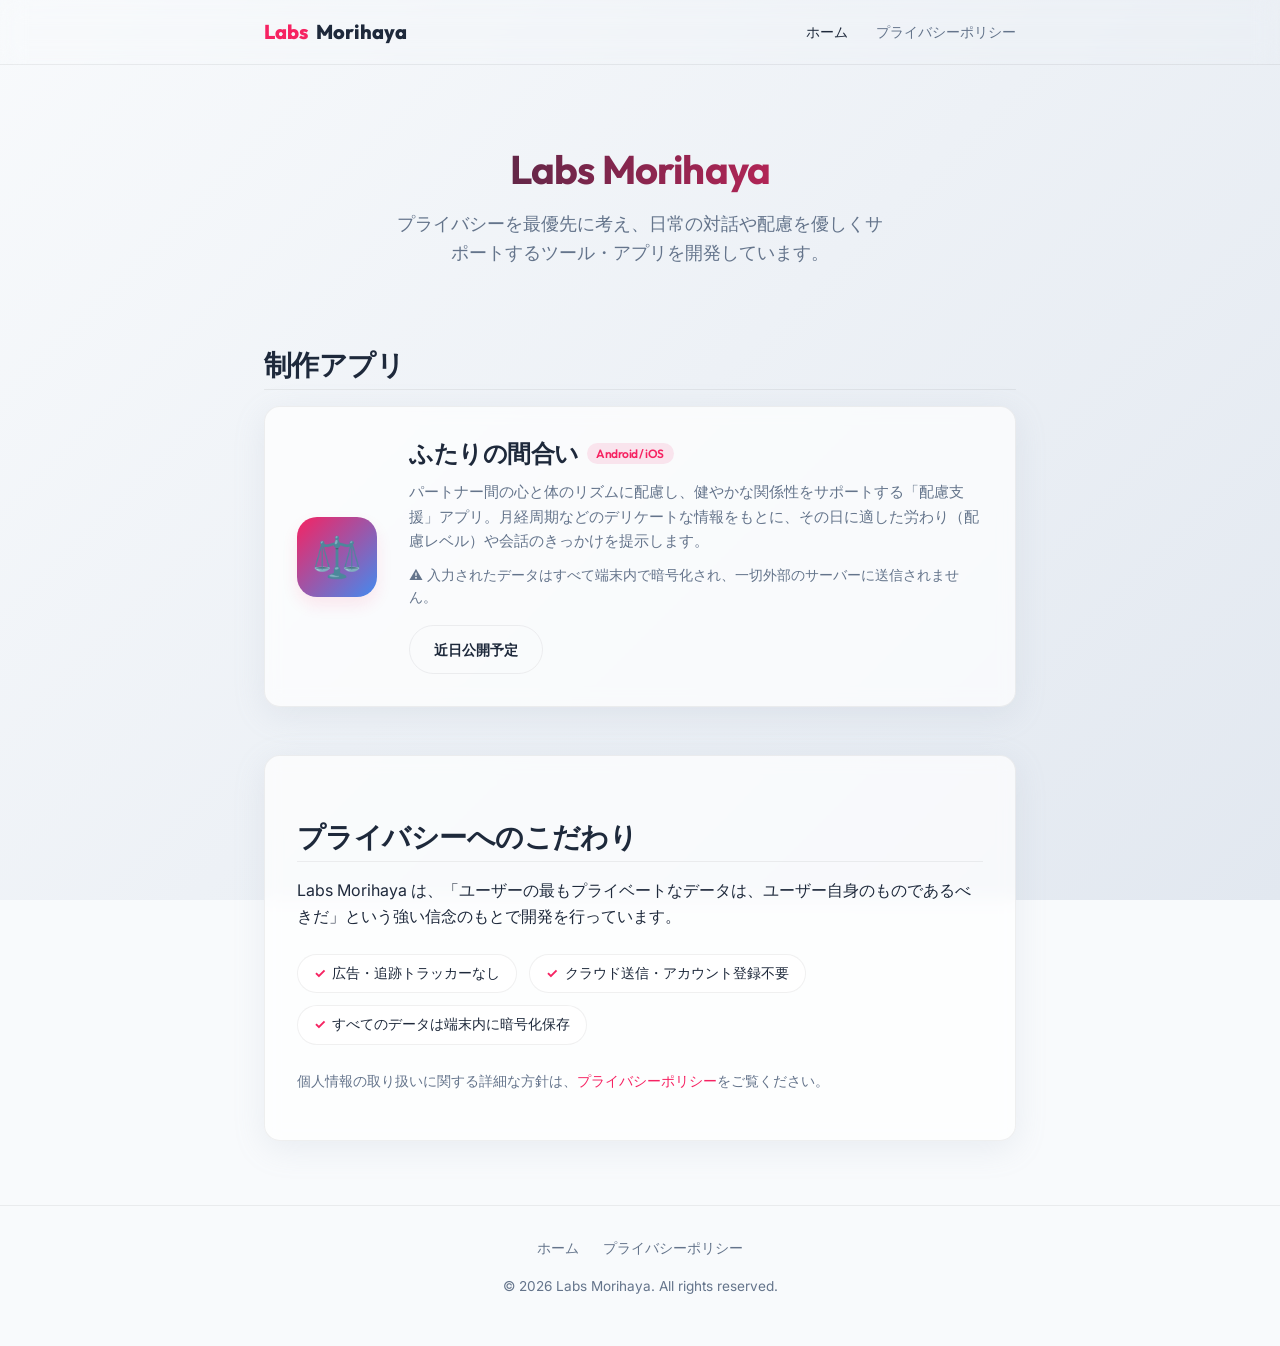
==== index.html @ 1d9b0637 "Initialize Labs Morihaya portal and privacy policy" ====
<!DOCTYPE html>
<html lang="ja">
<head>
  <meta charset="UTF-8">
  <meta name="viewport" content="width=device-width, initial-scale=1.0">
  <title>Labs Morihaya</title>
  <meta name="description" content="Labs Morihaya - プライバシーを第一に考えた、日常のケアを支える個人アプリ開発スタジオ。">
  <link rel="stylesheet" href="styles.css">
</head>
<body>

  <header>
    <div class="header-container">
      <a href="index.html" class="logo">
        <span>Labs</span> Morihaya
      </a>
      <nav>
        <a href="index.html" class="active">ホーム</a>
        <a href="privacy/index.html">プライバシーポリシー</a>
      </nav>
    </div>
  </header>

  <main class="container">
    <!-- Hero Section -->
    <section class="hero">
      <h1>Labs Morihaya</h1>
      <p>
        プライバシーを最優先に考え、日常の対話や配慮を優しくサポートするツール・アプリを開発しています。
      </p>
    </section>

    <!-- Products Section -->
    <section>
      <h2>制作アプリ</h2>
      
      <!-- App Card: ふたりの間合い -->
      <div class="card app-card">
        <div class="app-icon">
          ⚖️
        </div>
        <div class="app-details">
          <h3>
            ふたりの間合い 
            <span class="app-tag">Android / iOS</span>
          </h3>
          <p>
            パートナー間の心と体のリズムに配慮し、健やかな関係性をサポートする「配慮支援」アプリ。月経周期などのデリケートな情報をもとに、その日に適した労わり（配慮レベル）や会話のきっかけを提示します。
          </p>
          <p class="text-muted" style="font-size: 0.85rem; margin-top: -0.5rem; margin-bottom: 1rem;">
            ⚠️ 入力されたデータはすべて端末内で暗号化され、一切外部のサーバーに送信されません。
          </p>
          <div>
            <span class="btn btn-outline" style="cursor: default;">近日公開予定</span>
          </div>
        </div>
      </div>
    </section>

    <!-- Philosophy / Commitment Section -->
    <section class="card" style="margin-top: 3rem;">
      <h2>プライバシーへのこだわり</h2>
      <p>
        Labs Morihaya は、「ユーザーの最もプライベートなデータは、ユーザー自身のものであるべきだ」という強い信念のもとで開発を行っています。
      </p>
      <div class="policy-badge-container">
        <div class="policy-badge">
          <span>✓</span> 広告・追跡トラッカーなし
        </div>
        <div class="policy-badge">
          <span>✓</span> クラウド送信・アカウント登録不要
        </div>
        <div class="policy-badge">
          <span>✓</span> すべてのデータは端末内に暗号化保存
        </div>
      </div>
      <p style="font-size: 0.9rem; color: var(--text-muted);">
        個人情報の取り扱いに関する詳細な方針は、<a href="privacy/index.html">プライバシーポリシー</a>をご覧ください。
      </p>
    </section>
  </main>

  <footer>
    <div class="footer-links">
      <a href="index.html">ホーム</a>
      <a href="privacy/index.html">プライバシーポリシー</a>
    </div>
    <p>&copy; 2026 Labs Morihaya. All rights reserved.</p>
  </footer>

</body>
</html>
---- styles.css ----
/* CSS Design System for Labs Morihaya Portal */

@import url('https://fonts.googleapis.com/css2?family=Inter:wght@300;400;500;600&family=Outfit:wght@400;500;600;700;800&display=swap');

:root {
  /* Color Palette (Dark Theme Default) */
  --primary-hue: 342;
  --primary-sat: 92%;
  --primary-light: 65%;
  --primary: hsl(var(--primary-hue), var(--primary-sat), var(--primary-light));
  --primary-hover: hsl(var(--primary-hue), var(--primary-sat), 55%);
  --primary-glow: hsla(var(--primary-hue), var(--primary-sat), var(--primary-light), 0.15);
  
  --secondary-hue: 215;
  --secondary: hsl(var(--secondary-hue), 85%, 60%);

  --bg-gradient: linear-gradient(135deg, #0b0d13 0%, #151824 100%);
  --background: #0b0d13;
  --surface: rgba(255, 255, 255, 0.03);
  --surface-hover: rgba(255, 255, 255, 0.06);
  --surface-border: rgba(255, 255, 255, 0.08);
  --surface-border-hover: rgba(255, 255, 255, 0.15);
  
  --text: #f3f4f6;
  --text-muted: #9ca3af;
  --text-inverse: #111827;
  
  --shadow: 0 8px 32px 0 rgba(0, 0, 0, 0.37);
  --font-title: 'Outfit', -apple-system, BlinkMacSystemFont, "Segoe UI", Roboto, sans-serif;
  --font-body: 'Inter', -apple-system, BlinkMacSystemFont, "Segoe UI", Roboto, "Hiragino Kaku Gothic ProN", sans-serif;
  
  --container-width: 800px;
  --border-radius: 16px;
}

@media (prefers-color-scheme: light) {
  :root {
    --primary-light: 55%;
    --primary: hsl(var(--primary-hue), var(--primary-sat), var(--primary-light));
    --primary-hover: hsl(var(--primary-hue), var(--primary-sat), 45%);
    --primary-glow: hsla(var(--primary-hue), var(--primary-sat), var(--primary-light), 0.1);
    
    --bg-gradient: linear-gradient(135deg, #f8fafc 0%, #e2e8f0 100%);
    --background: #f8fafc;
    --surface: rgba(255, 255, 255, 0.7);
    --surface-hover: rgba(255, 255, 255, 0.95);
    --surface-border: rgba(0, 0, 0, 0.06);
    --surface-border-hover: rgba(0, 0, 0, 0.12);
    
    --text: #1e293b;
    --text-muted: #64748b;
    --text-inverse: #ffffff;
    --shadow: 0 8px 32px 0 rgba(148, 163, 184, 0.15);
  }
}

/* Reset & Base Styles */
* {
  box-sizing: border-box;
  margin: 0;
  padding: 0;
}

body {
  font-family: var(--font-body);
  background: var(--background);
  background-image: var(--bg-gradient);
  background-attachment: fixed;
  color: var(--text);
  line-height: 1.6;
  -webkit-font-smoothing: antialiased;
  min-height: 100vh;
  display: flex;
  flex-direction: column;
}

/* Typography */
h1, h2, h3, h4 {
  font-family: var(--font-title);
  font-weight: 700;
  letter-spacing: -0.02em;
  line-height: 1.2;
}

h1 {
  font-size: 2.5rem;
  margin-bottom: 0.5rem;
  background: linear-gradient(to right, var(--text), var(--primary));
  -webkit-background-clip: text;
  -webkit-text-fill-color: transparent;
}

h2 {
  font-size: 1.75rem;
  margin-top: 2rem;
  margin-bottom: 1rem;
  border-bottom: 1px solid var(--surface-border);
  padding-bottom: 0.5rem;
}

h3 {
  font-size: 1.25rem;
  margin-top: 1.5rem;
  margin-bottom: 0.75rem;
}

p {
  margin-bottom: 1rem;
}

a {
  color: var(--primary);
  text-decoration: none;
  transition: color 0.2s ease;
}

a:hover {
  color: var(--primary-hover);
}

/* Layout Containers */
.container {
  max-width: var(--container-width);
  width: 100%;
  margin: 0 auto;
  padding: 2rem 1.5rem;
  flex: 1;
}

/* Header & Navigation */
header {
  border-bottom: 1px solid var(--surface-border);
  background: rgba(var(--background), 0.5);
  backdrop-filter: blur(12px);
  -webkit-backdrop-filter: blur(12px);
  position: sticky;
  top: 0;
  z-index: 100;
}

.header-container {
  max-width: var(--container-width);
  margin: 0 auto;
  padding: 1rem 1.5rem;
  display: flex;
  justify-content: space-between;
  align-items: center;
}

.logo {
  font-family: var(--font-title);
  font-weight: 800;
  font-size: 1.25rem;
  color: var(--text);
  display: flex;
  align-items: center;
  gap: 0.5rem;
}

.logo span {
  color: var(--primary);
}

nav a {
  font-weight: 500;
  color: var(--text-muted);
  font-size: 0.9rem;
  margin-left: 1.5rem;
}

nav a:hover, nav a.active {
  color: var(--text);
}

/* Cards & Sections */
.card {
  background: var(--surface);
  border: 1px solid var(--surface-border);
  border-radius: var(--border-radius);
  padding: 2rem;
  margin-bottom: 2rem;
  box-shadow: var(--shadow);
  backdrop-filter: blur(8px);
  -webkit-backdrop-filter: blur(8px);
  transition: transform 0.3s cubic-bezier(0.16, 1, 0.3, 1), border-color 0.3s ease;
}

.card:hover {
  transform: translateY(-4px);
  border-color: var(--surface-border-hover);
}

/* Hero Section */
.hero {
  text-align: center;
  padding: 3rem 1rem;
  animation: fadeIn 0.8s ease-out;
}

.hero p {
  font-size: 1.15rem;
  color: var(--text-muted);
  max-width: 500px;
  margin: 1rem auto 0;
}

/* App Showcase Card */
.app-card {
  display: flex;
  gap: 2rem;
  align-items: center;
}

@media (max-width: 640px) {
  .app-card {
    flex-direction: column;
    text-align: center;
  }
}

.app-icon {
  width: 80px;
  height: 80px;
  border-radius: 20px;
  background: linear-gradient(135deg, var(--primary) 0%, var(--secondary) 100%);
  display: flex;
  align-items: center;
  justify-content: center;
  font-size: 2.5rem;
  color: white;
  box-shadow: 0 8px 16px var(--primary-glow);
  flex-shrink: 0;
}

.app-details {
  flex: 1;
}

.app-details h3 {
  margin-top: 0;
  font-size: 1.5rem;
  display: flex;
  align-items: center;
  gap: 0.5rem;
}

@media (max-width: 640px) {
  .app-details h3 {
    justify-content: center;
  }
}

.app-tag {
  font-size: 0.75rem;
  padding: 0.2rem 0.6rem;
  border-radius: 50px;
  background: var(--primary-glow);
  color: var(--primary);
  border: 1px solid rgba(var(--primary-hue), var(--primary-sat), var(--primary-light), 0.2);
  font-weight: 600;
}

.app-details p {
  color: var(--text-muted);
  font-size: 0.95rem;
  margin-bottom: 1.25rem;
}

/* Buttons */
.btn {
  display: inline-flex;
  align-items: center;
  gap: 0.5rem;
  padding: 0.75rem 1.5rem;
  border-radius: 50px;
  font-weight: 600;
  font-size: 0.9rem;
  transition: all 0.2s ease;
  cursor: pointer;
  border: none;
}

.btn-primary {
  background: var(--primary);
  color: var(--text-inverse);
}

.btn-primary:hover {
  background: var(--primary-hover);
  color: var(--text-inverse);
  box-shadow: 0 0 20px var(--primary-glow);
  transform: scale(1.02);
}

.btn-outline {
  background: transparent;
  border: 1px solid var(--surface-border);
  color: var(--text);
}

.btn-outline:hover {
  background: var(--surface);
  border-color: var(--text-muted);
}

/* Language Selector (Tabs) */
.lang-selector {
  display: flex;
  justify-content: flex-end;
  gap: 0.5rem;
  margin-bottom: 1.5rem;
}

.lang-btn {
  padding: 0.4rem 0.8rem;
  border-radius: 6px;
  font-size: 0.8rem;
  font-weight: 600;
  background: var(--surface);
  border: 1px solid var(--surface-border);
  color: var(--text-muted);
  cursor: pointer;
  transition: all 0.2s ease;
}

.lang-btn.active {
  background: var(--primary);
  color: var(--text-inverse);
  border-color: var(--primary);
}

/* Privacy Content Translation */
[lang="ja"] .en-only,
[lang="en"] .ja-only {
  display: none !important;
}

/* List styling */
ul {
  padding-left: 1.5rem;
  margin-bottom: 1rem;
}

li {
  margin-bottom: 0.5rem;
}

/* Policy specific styling */
.policy-section {
  margin-bottom: 2.5rem;
}

.policy-badge-container {
  display: flex;
  gap: 0.75rem;
  margin: 1.5rem 0;
  flex-wrap: wrap;
}

.policy-badge {
  display: inline-flex;
  align-items: center;
  gap: 0.4rem;
  font-size: 0.85rem;
  font-weight: 500;
  padding: 0.5rem 1rem;
  background: var(--surface);
  border: 1px solid var(--surface-border);
  border-radius: 50px;
}

.policy-badge span {
  color: var(--primary);
  font-weight: bold;
}

/* Footer */
footer {
  border-top: 1px solid var(--surface-border);
  padding: 2rem 0;
  text-align: center;
  font-size: 0.85rem;
  color: var(--text-muted);
  margin-top: auto;
}

.footer-links {
  margin-bottom: 1rem;
  display: flex;
  justify-content: center;
  gap: 1.5rem;
}

.footer-links a {
  color: var(--text-muted);
}

.footer-links a:hover {
  color: var(--text);
}

/* Animations */
@keyframes fadeIn {
  from {
    opacity: 0;
    transform: translateY(10px);
  }
  to {
    opacity: 1;
    transform: translateY(0);
  }
}
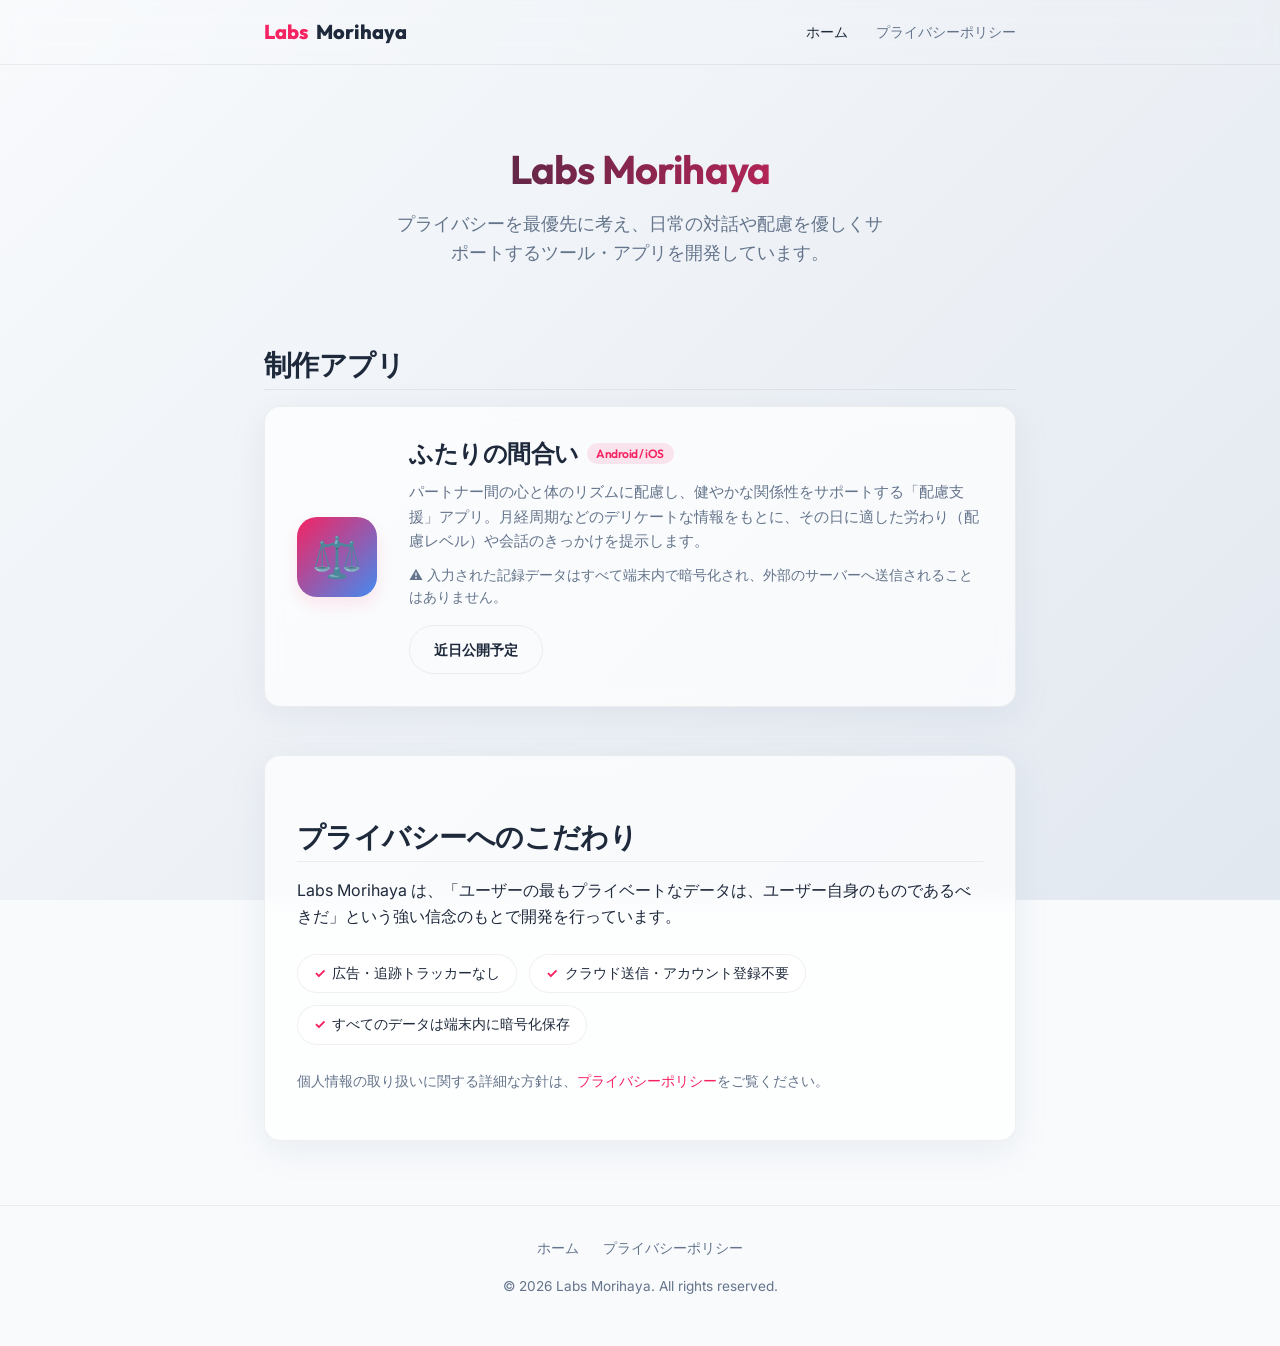
==== commit dcc3d70a: "Update warning text in index.html to clarify data storage and trigger rebuild" ====
--- a/index.html
+++ b/index.html
@@ -48,7 +48,7 @@
             パートナー間の心と体のリズムに配慮し、健やかな関係性をサポートする「配慮支援」アプリ。月経周期などのデリケートな情報をもとに、その日に適した労わり（配慮レベル）や会話のきっかけを提示します。
           </p>
           <p class="text-muted" style="font-size: 0.85rem; margin-top: -0.5rem; margin-bottom: 1rem;">
-            ⚠️ 入力されたデータはすべて端末内で暗号化され、一切外部のサーバーに送信されません。
+            ⚠️ 入力された記録データはすべて端末内で暗号化され、外部のサーバーへ送信されることはありません。
           </p>
           <div>
             <span class="btn btn-outline" style="cursor: default;">近日公開予定</span>
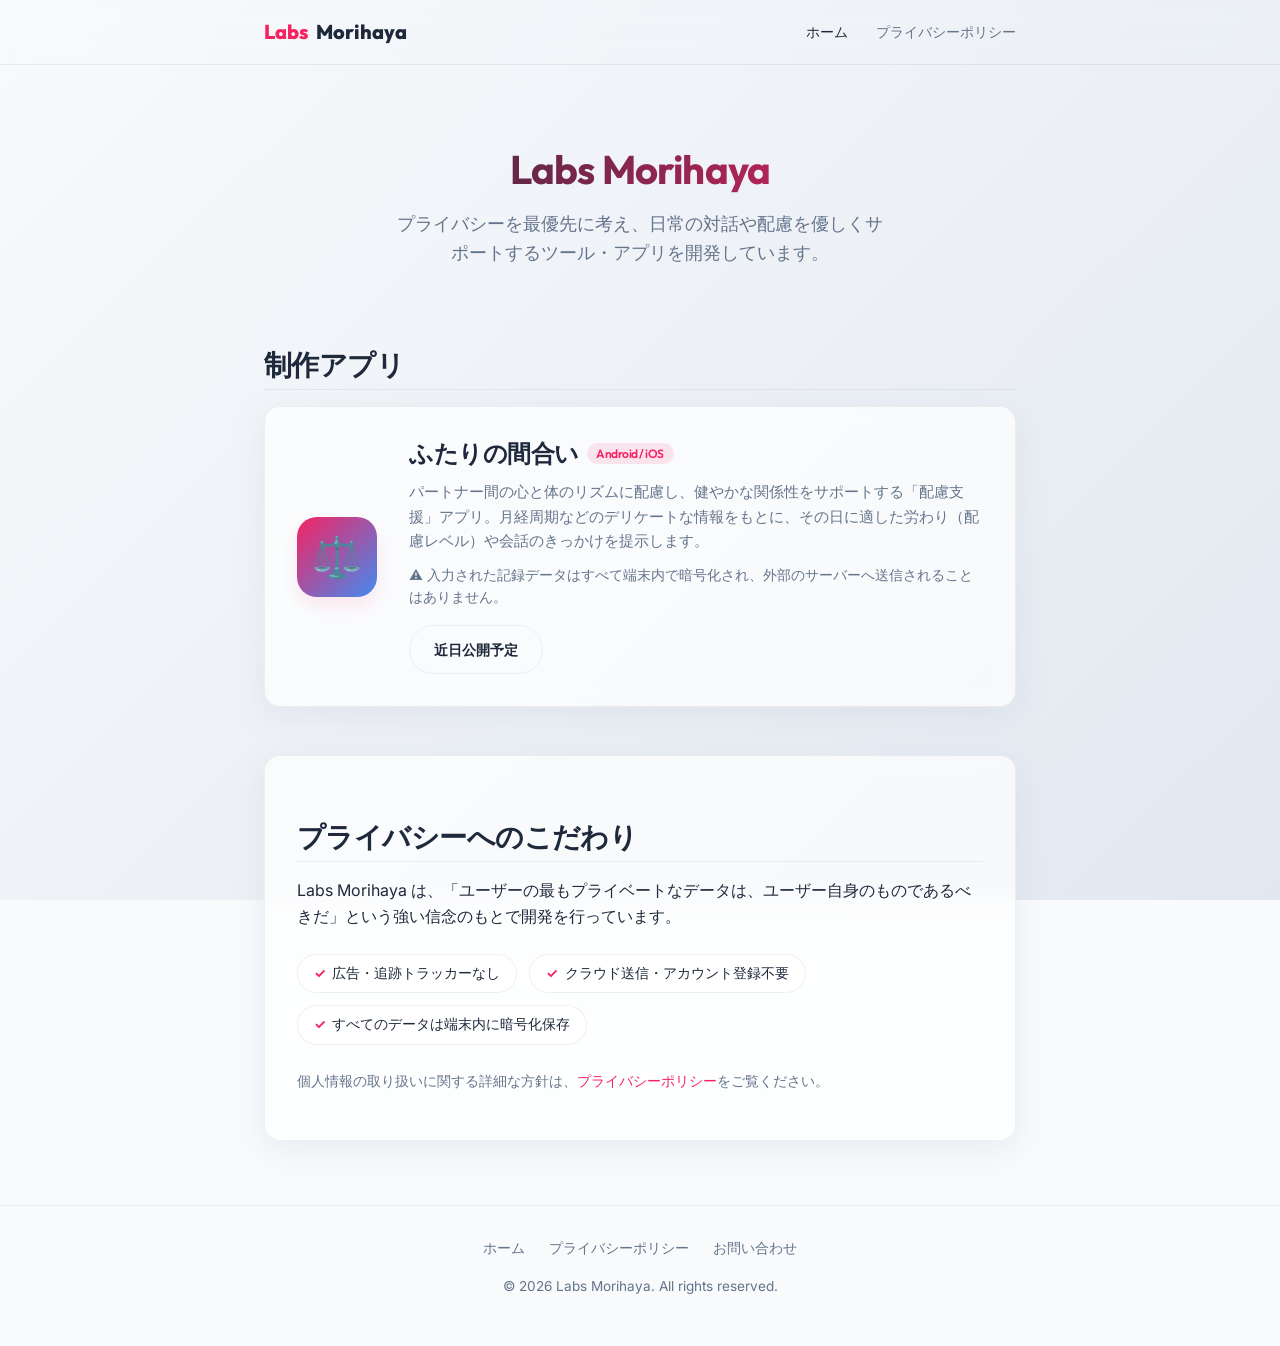
==== commit 9942aee1: "Add Google Forms links for contact page" ====
--- a/index.html
+++ b/index.html
@@ -84,6 +84,7 @@
     <div class="footer-links">
       <a href="index.html">ホーム</a>
       <a href="privacy/index.html">プライバシーポリシー</a>
+      <a href="https://forms.gle/tt5quz4skeHgE4wp8" target="_blank" rel="noopener noreferrer">お問い合わせ</a>
     </div>
     <p>&copy; 2026 Labs Morihaya. All rights reserved.</p>
   </footer>
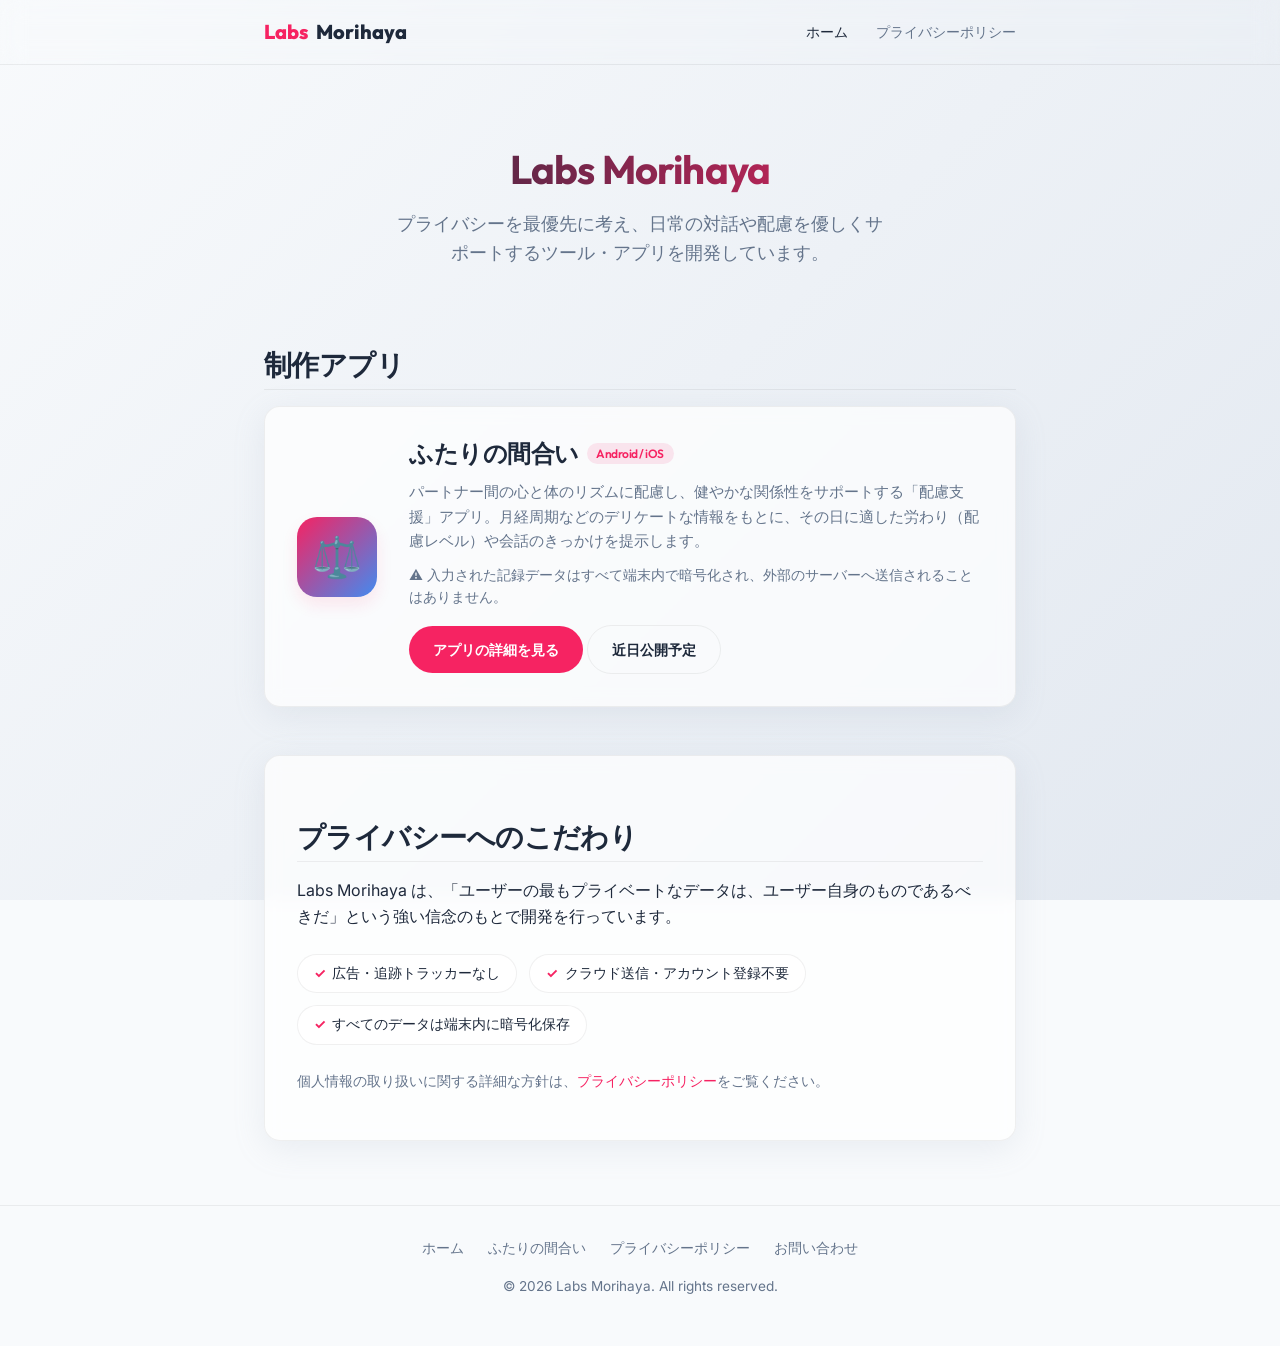
==== commit 47eb2e65: "Add landing page for Futari no Maai app - New bilingual (JA/EN) LP at futari-no-maai/ built on the s" ====
--- a/index.html
+++ b/index.html
@@ -51,6 +51,7 @@
             ⚠️ 入力された記録データはすべて端末内で暗号化され、外部のサーバーへ送信されることはありません。
           </p>
           <div>
+            <a href="futari-no-maai/index.html" class="btn btn-primary">アプリの詳細を見る</a>
             <span class="btn btn-outline" style="cursor: default;">近日公開予定</span>
           </div>
         </div>
@@ -83,6 +84,7 @@
   <footer>
     <div class="footer-links">
       <a href="index.html">ホーム</a>
+      <a href="futari-no-maai/index.html">ふたりの間合い</a>
       <a href="privacy/index.html">プライバシーポリシー</a>
       <a href="https://forms.gle/tt5quz4skeHgE4wp8" target="_blank" rel="noopener noreferrer">お問い合わせ</a>
     </div>
